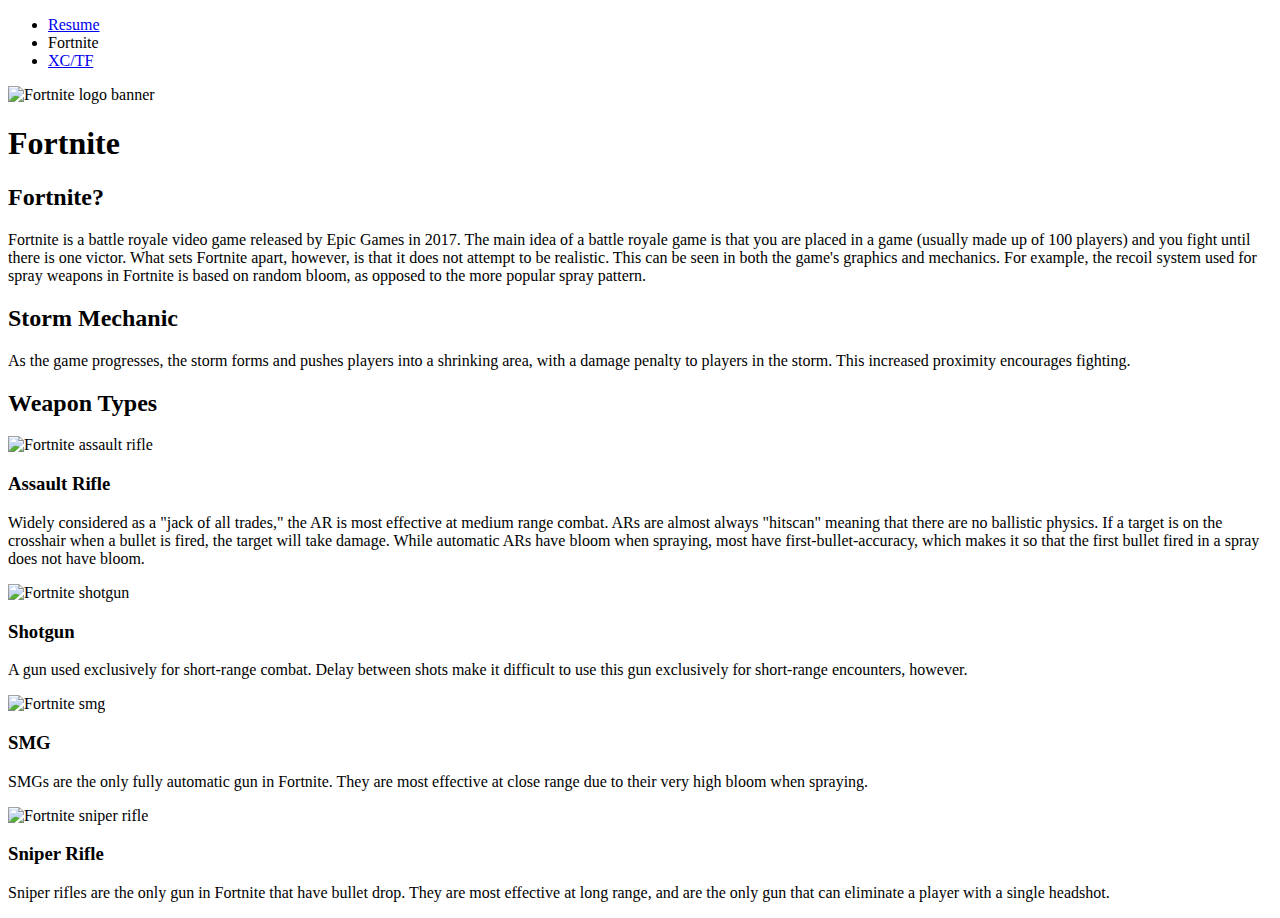
==== fortnite.html @ 9326682f "Update the Fortnite page to include text and image  On branch main 	modified:   fortnite.html" ====
<!DOCTYPE html>
<html>
  <head>
    <title>Fortnite</title>
  </head>

  <body>
    <ul>
      <li><a href="https://1vahn.github.io/Project1">Resume</a></li>
      <li>Fortnite</li>
      <li><a href="https://1vahn.github.io/Project1/xctf.html">XC/TF</a></li>
    </ul>
    <img src="Fortnite-Ep.jpg" alt="Fortnite logo banner">
    <h1>Fortnite</h1>
    <h2>Fortnite?</h2>
    <p>Fortnite is a battle royale video game released by Epic Games in 2017. The main idea of a battle royale game is that you are placed in a game (usually made up of 100 players) and you fight until there is one victor. What sets Fortnite apart, however, is that it does not attempt to be realistic. This can be seen in both the game's graphics and mechanics. For example, the recoil system used for spray weapons in Fortnite is based on random bloom, as opposed to the more popular spray pattern.</p>

    <h2>Storm Mechanic</h2>
    <p>As the game progresses, the storm forms and pushes players into a shrinking area, with a damage penalty to players in the storm. This increased proximity encourages fighting.</p>

    <h2>Weapon Types</h2>
    <img src="ar.jpg" alt="Fortnite assault rifle">
    <h3>Assault Rifle</h3>
    <p>Widely considered as a "jack of all trades," the AR is most effective at medium range combat. ARs are almost always "hitscan" meaning that there are no ballistic physics. If a target is on the crosshair when a bullet is fired, the target will take damage. While automatic ARs have bloom when spraying, most have first-bullet-accuracy, which makes it so that the first bullet fired in a spray does not have bloom.</p>
    <img src="shot.jpg" alt="Fortnite shotgun">
    <h3>Shotgun</h3>
    <p>A gun used exclusively for short-range combat. Delay between shots make it difficult to use this gun exclusively for short-range encounters, however.</p>
    <img src="smg.jpg" alt="Fortnite smg">
    <h3>SMG</h3>
    <p>SMGs are the only fully automatic gun in Fortnite. They are most effective at close range due to their very high bloom when spraying.</p>
    <img src="sniper.jpg" alt="Fortnite sniper rifle">
    <h3>Sniper Rifle</h3>
    <p>Sniper rifles are the only gun in Fortnite that have bullet drop. They are most effective at long range, and are the only gun that can eliminate a player with a single headshot.</p>
  </body>
</html>
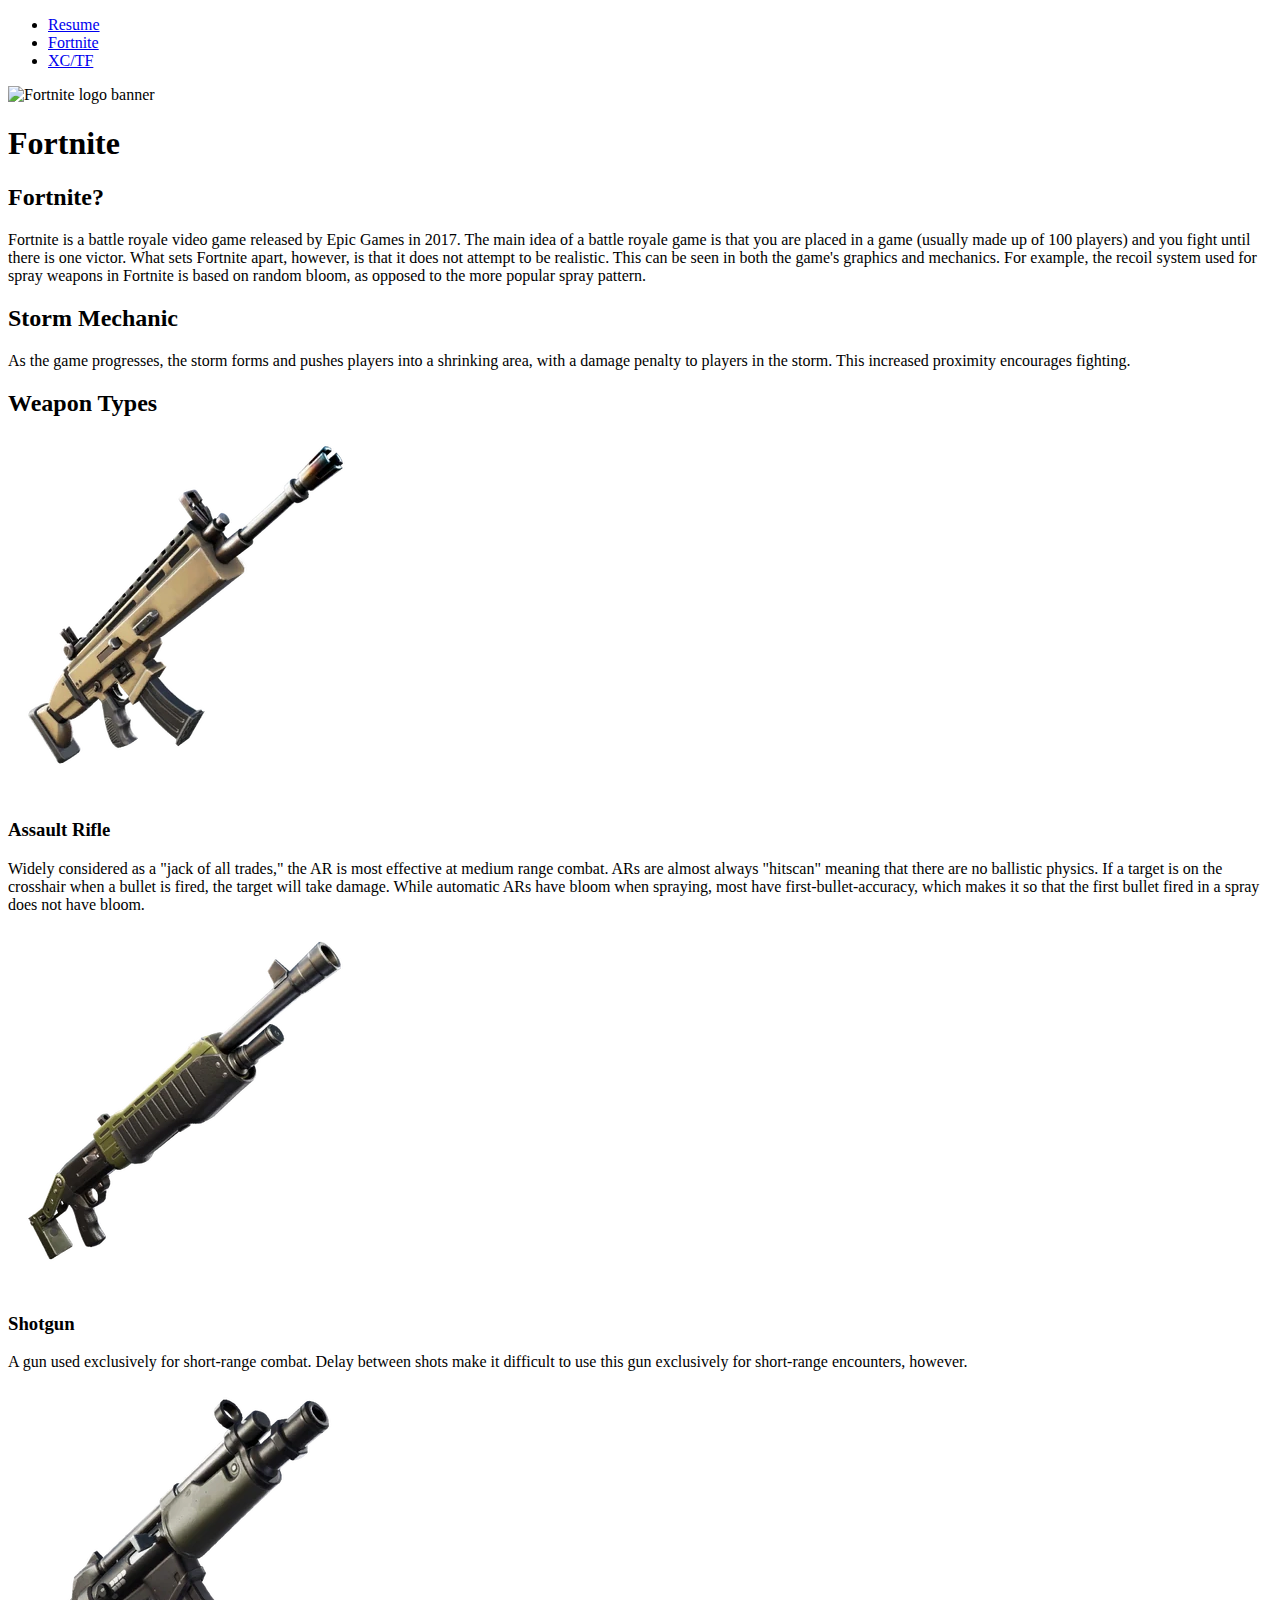
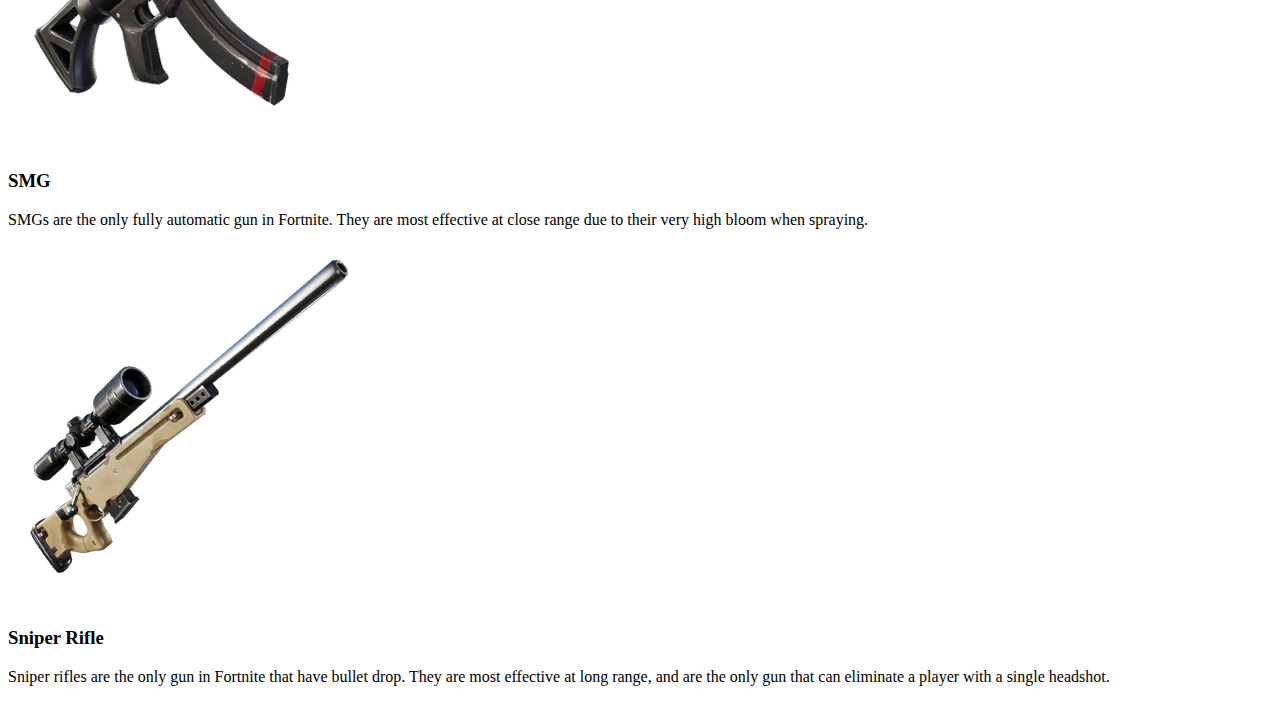
==== commit 4b45cedb: "Added CSS and navigation on index.html" ====
--- a/fortnite.html
+++ b/fortnite.html
@@ -1,35 +1,44 @@
 <!DOCTYPE html>
-<html>
+<html lang="en">
   <head>
+    <meta charset="UTF-8">
     <title>Fortnite</title>
+    <link rel="stylesheet" href="css/fortniteStyle.css">
   </head>
 
   <body>
     <ul>
-      <li><a href="https://1vahn.github.io/Project1">Resume</a></li>
-      <li>Fortnite</li>
-      <li><a href="https://1vahn.github.io/Project1/xctf.html">XC/TF</a></li>
+      <li><a href="https://1vahn.github.io/project1">Resume</a></li>
+      <li><a href="https://1vahn.github.io/project1/fortnite.html">Fortnite</a></li>
+      <li><a href="https://1vahn.github.io/project1/xctf.html">XC/TF</a></li>
     </ul>
-    <img src="Fortnite-Ep.jpg" alt="Fortnite logo banner">
+    <img src="media/fortnite.jpg" alt="Fortnite logo banner">
     <h1>Fortnite</h1>
-    <h2>Fortnite?</h2>
-    <p>Fortnite is a battle royale video game released by Epic Games in 2017. The main idea of a battle royale game is that you are placed in a game (usually made up of 100 players) and you fight until there is one victor. What sets Fortnite apart, however, is that it does not attempt to be realistic. This can be seen in both the game's graphics and mechanics. For example, the recoil system used for spray weapons in Fortnite is based on random bloom, as opposed to the more popular spray pattern.</p>
 
-    <h2>Storm Mechanic</h2>
-    <p>As the game progresses, the storm forms and pushes players into a shrinking area, with a damage penalty to players in the storm. This increased proximity encourages fighting.</p>
+    <section>
+      <h2>Fortnite?</h2>
+      <p>Fortnite is a battle royale video game released by Epic Games in 2017. The main idea of a battle royale game is that you are placed in a game (usually made up of 100 players) and you fight until there is one victor. What sets Fortnite apart, however, is that it does not attempt to be realistic. This can be seen in both the game's graphics and mechanics. For example, the recoil system used for spray weapons in Fortnite is based on random bloom, as opposed to the more popular spray pattern.</p>
+    </section>
 
-    <h2>Weapon Types</h2>
-    <img src="ar.jpg" alt="Fortnite assault rifle">
-    <h3>Assault Rifle</h3>
-    <p>Widely considered as a "jack of all trades," the AR is most effective at medium range combat. ARs are almost always "hitscan" meaning that there are no ballistic physics. If a target is on the crosshair when a bullet is fired, the target will take damage. While automatic ARs have bloom when spraying, most have first-bullet-accuracy, which makes it so that the first bullet fired in a spray does not have bloom.</p>
-    <img src="shot.jpg" alt="Fortnite shotgun">
-    <h3>Shotgun</h3>
-    <p>A gun used exclusively for short-range combat. Delay between shots make it difficult to use this gun exclusively for short-range encounters, however.</p>
-    <img src="smg.jpg" alt="Fortnite smg">
-    <h3>SMG</h3>
-    <p>SMGs are the only fully automatic gun in Fortnite. They are most effective at close range due to their very high bloom when spraying.</p>
-    <img src="sniper.jpg" alt="Fortnite sniper rifle">
-    <h3>Sniper Rifle</h3>
-    <p>Sniper rifles are the only gun in Fortnite that have bullet drop. They are most effective at long range, and are the only gun that can eliminate a player with a single headshot.</p>
+    <section>
+      <h2>Storm Mechanic</h2>
+      <p>As the game progresses, the storm forms and pushes players into a shrinking area, with a damage penalty to players in the storm. This increased proximity encourages fighting.</p>
+    </section>
+
+    <section>
+      <h2>Weapon Types</h2>
+      <img src="media/ar.jpg" alt="Fortnite assault rifle">
+      <h3>Assault Rifle</h3>
+      <p>Widely considered as a "jack of all trades," the AR is most effective at medium range combat. ARs are almost always "hitscan" meaning that there are no ballistic physics. If a target is on the crosshair when a bullet is fired, the target will take damage. While automatic ARs have bloom when spraying, most have first-bullet-accuracy, which makes it so that the first bullet fired in a spray does not have bloom.</p>
+      <img src="media/shot.jpg" alt="Fortnite shotgun">
+      <h3>Shotgun</h3>
+      <p>A gun used exclusively for short-range combat. Delay between shots make it difficult to use this gun exclusively for short-range encounters, however.</p>
+      <img src="media/smg.jpg" alt="Fortnite smg">
+      <h3>SMG</h3>
+      <p>SMGs are the only fully automatic gun in Fortnite. They are most effective at close range due to their very high bloom when spraying.</p>
+      <img src="media/sniper.jpg" alt="Fortnite sniper rifle">
+      <h3>Sniper Rifle</h3>
+      <p>Sniper rifles are the only gun in Fortnite that have bullet drop. They are most effective at long range, and are the only gun that can eliminate a player with a single headshot.</p>
+    </section>
   </body>
 </html>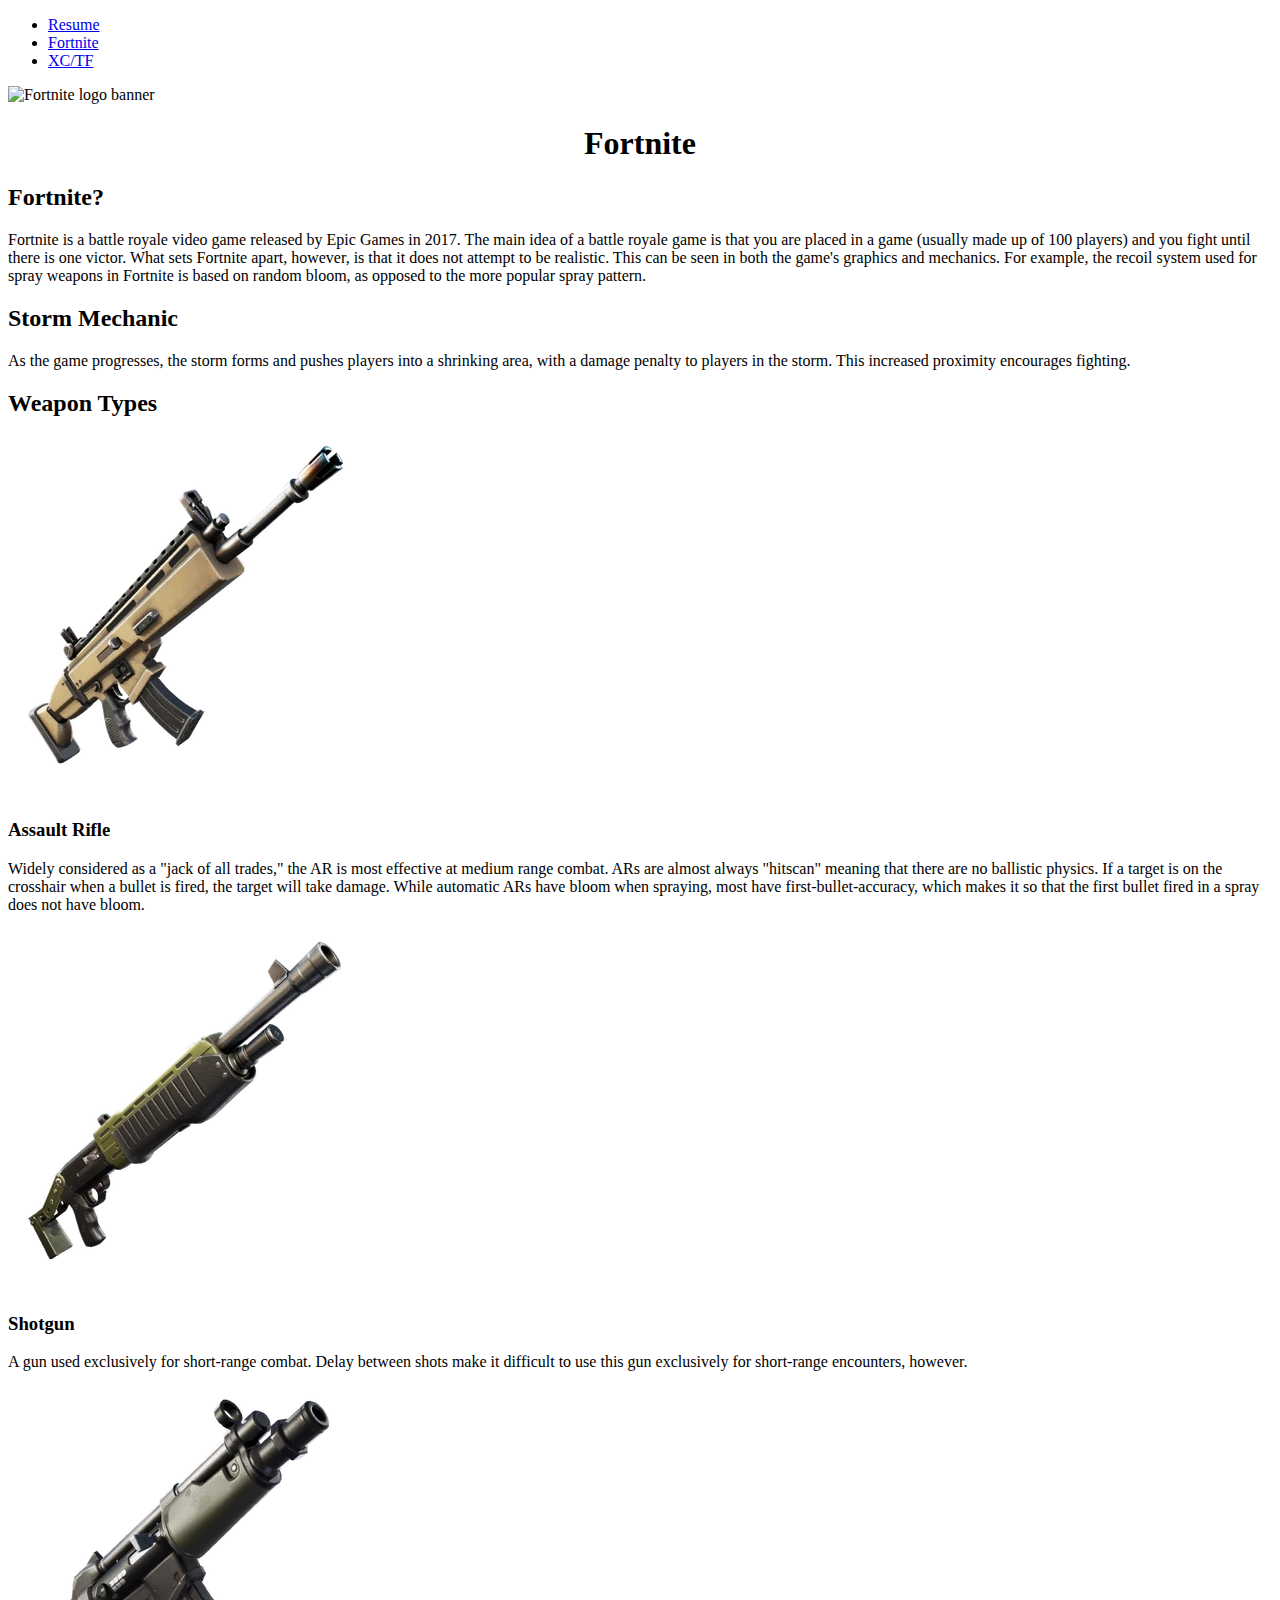
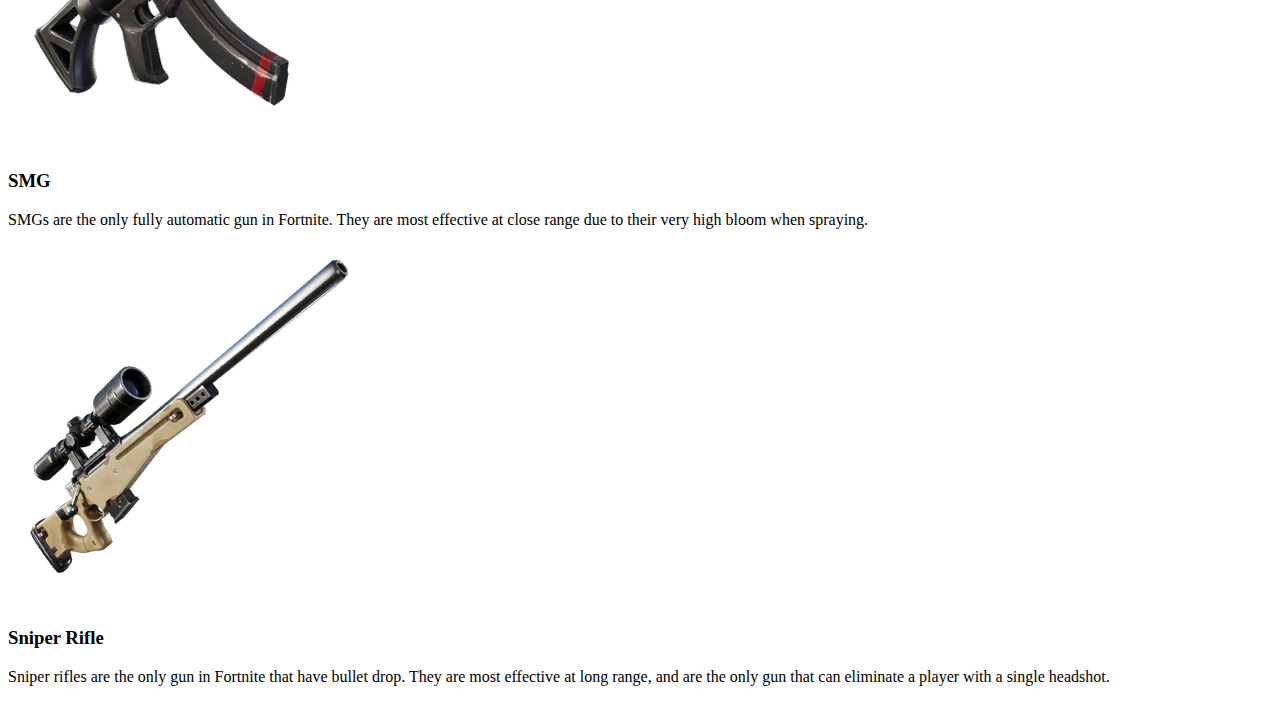
==== commit b3a1f531: "created single css page" ====
--- a/fortnite.html
+++ b/fortnite.html
@@ -3,7 +3,7 @@
   <head>
     <meta charset="UTF-8">
     <title>Fortnite</title>
-    <link rel="stylesheet" href="css/fortniteStyle.css">
+    <link rel="stylesheet" href="css/style.css">
   </head>
 
   <body>
--- a/css/style.css
+++ b/css/style.css
@@ -0,0 +1,18 @@
+table {
+    margin: 0 auto;
+    border: 1px solid black;
+  }
+  
+  td, th {
+    text-align: center;
+    font-family: cursive;
+  }
+  
+  h1 {
+    text-align: center;
+  }
+  
+  a:visited { 
+    text-decoration: none; 
+    color: blue; 
+   }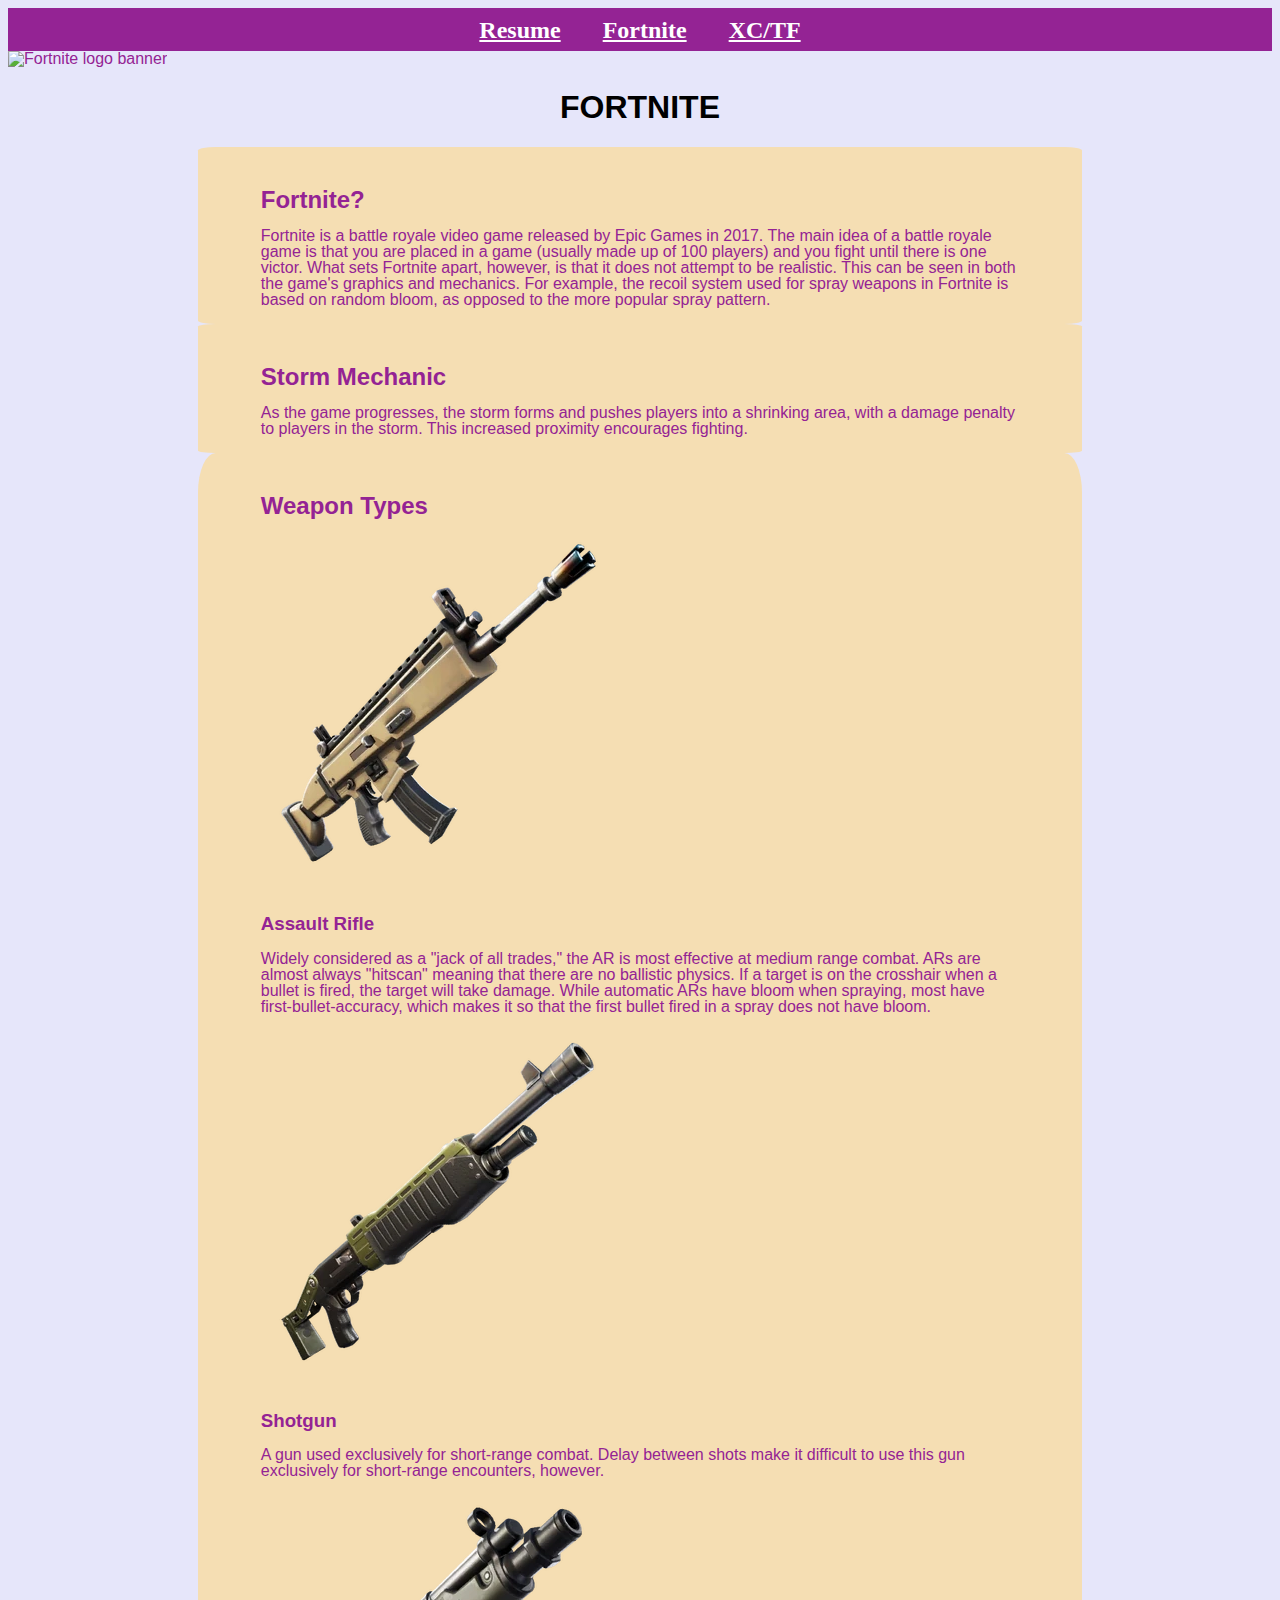
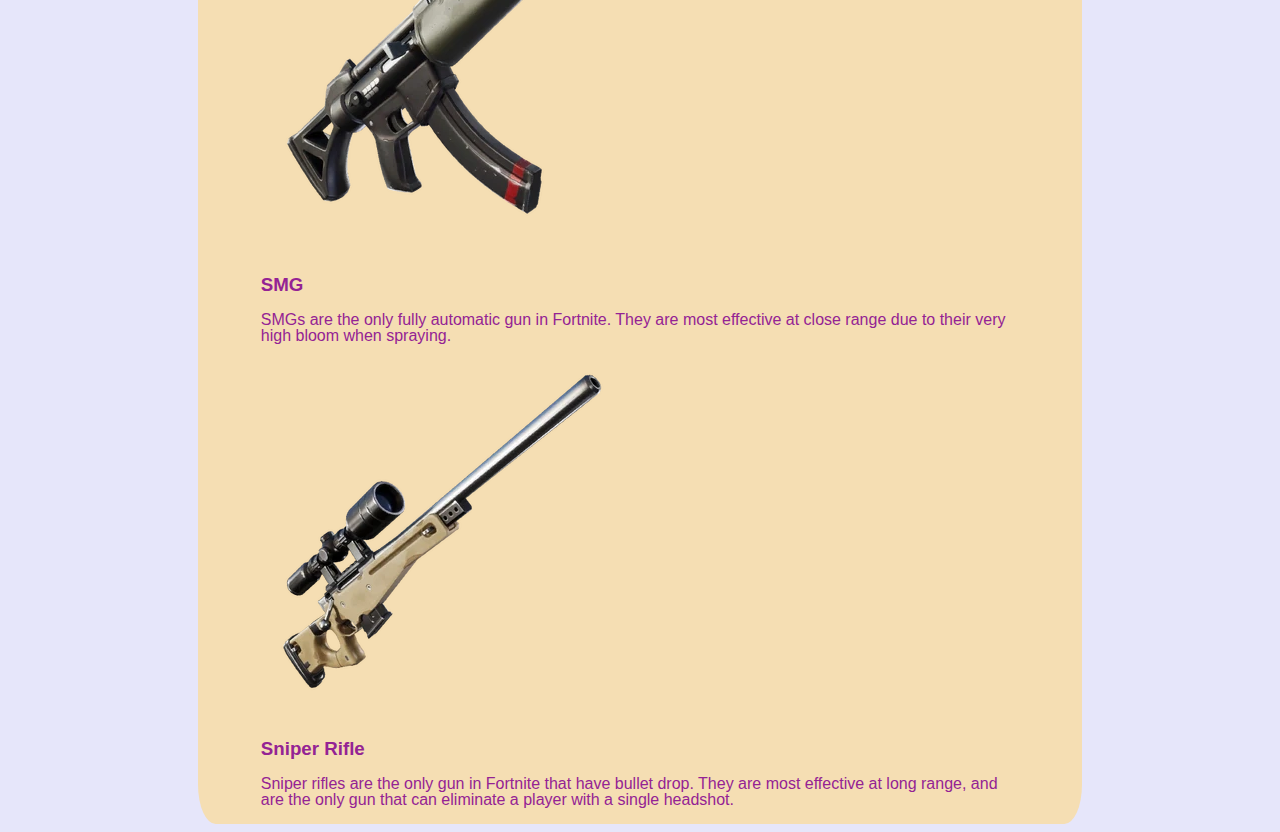
==== commit ba6dcb80: "fixed tr" ====
--- a/fortnite.html
+++ b/fortnite.html
@@ -1,44 +1,75 @@
 <!DOCTYPE html>
 <html lang="en">
-  <head>
-    <meta charset="UTF-8">
-    <title>Fortnite</title>
-    <link rel="stylesheet" href="css/style.css">
-  </head>
+<head>
+  <meta charset="UTF-8">
+  <title>Fortnite</title>
+  <link rel="stylesheet" href="css/style.css">
+</head>
 
-  <body>
-    <ul>
-      <li><a href="https://1vahn.github.io/project1">Resume</a></li>
-      <li><a href="https://1vahn.github.io/project1/fortnite.html">Fortnite</a></li>
-      <li><a href="https://1vahn.github.io/project1/xctf.html">XC/TF</a></li>
-    </ul>
-    <img src="media/fortnite.jpg" alt="Fortnite logo banner">
-    <h1>Fortnite</h1>
+<body>
+  <div class="navbar">
+    <table>
+      <tr>
+        <th>
+          <a class="banner" href="https://1vahn.github.io/project1">Resume</a>
+        </th>
+        <th>
+          <a class="banner" href="https://1vahn.github.io/project1/fortnite.html">Fortnite</a>
+        </th>
+        <th>
+          <a class="banner" href="https://1vahn.github.io/project1/xctf.html">XC/TF</a>
+        </th>
+      </tr>
+    </table>
+  </div>
 
+  <div class="centerspace">
+    <img class="small" src="media/fortnite.jpg" alt="Fortnite logo banner">
+  </div>
+  <h1 class="fortnite">FORTNITE</h1>
+
+  <div class="container">
     <section>
-      <h2>Fortnite?</h2>
-      <p>Fortnite is a battle royale video game released by Epic Games in 2017. The main idea of a battle royale game is that you are placed in a game (usually made up of 100 players) and you fight until there is one victor. What sets Fortnite apart, however, is that it does not attempt to be realistic. This can be seen in both the game's graphics and mechanics. For example, the recoil system used for spray weapons in Fortnite is based on random bloom, as opposed to the more popular spray pattern.</p>
+      <h2 class="fortnite">Fortnite?</h2>
+      <p class="fortnite">Fortnite is a battle royale video game released by Epic Games in 2017. The main idea of a battle royale game is that you are placed in a game (usually made up of 100 players) and you fight until there is one victor. What sets Fortnite apart, however, is that it does not attempt to be realistic. This can be seen in both the game's graphics and mechanics. For example, the recoil system used for spray weapons in Fortnite is based on random bloom, as opposed to the more popular spray pattern.</p>
     </section>
+  </div>
 
+  <div class="container">
     <section>
-      <h2>Storm Mechanic</h2>
-      <p>As the game progresses, the storm forms and pushes players into a shrinking area, with a damage penalty to players in the storm. This increased proximity encourages fighting.</p>
+      <h2 class="fortnite">Storm Mechanic</h2>
+      <p class="fortnite">As the game progresses, the storm forms and pushes players into a shrinking area, with a damage penalty to players in the storm. This increased proximity encourages fighting.</p>
     </section>
+  </div>
 
+  <div class="container">
     <section>
-      <h2>Weapon Types</h2>
-      <img src="media/ar.jpg" alt="Fortnite assault rifle">
-      <h3>Assault Rifle</h3>
-      <p>Widely considered as a "jack of all trades," the AR is most effective at medium range combat. ARs are almost always "hitscan" meaning that there are no ballistic physics. If a target is on the crosshair when a bullet is fired, the target will take damage. While automatic ARs have bloom when spraying, most have first-bullet-accuracy, which makes it so that the first bullet fired in a spray does not have bloom.</p>
-      <img src="media/shot.jpg" alt="Fortnite shotgun">
-      <h3>Shotgun</h3>
-      <p>A gun used exclusively for short-range combat. Delay between shots make it difficult to use this gun exclusively for short-range encounters, however.</p>
-      <img src="media/smg.jpg" alt="Fortnite smg">
-      <h3>SMG</h3>
-      <p>SMGs are the only fully automatic gun in Fortnite. They are most effective at close range due to their very high bloom when spraying.</p>
-      <img src="media/sniper.jpg" alt="Fortnite sniper rifle">
-      <h3>Sniper Rifle</h3>
-      <p>Sniper rifles are the only gun in Fortnite that have bullet drop. They are most effective at long range, and are the only gun that can eliminate a player with a single headshot.</p>
+      <h2 class="center fortnite">Weapon Types</h2>
+
+      <div class="centerspace">
+        <img src="media/ar.jpg" alt="Fortnite assault rifle">
+      </div>
+      <h3 class="center fortnite">Assault Rifle</h3>
+      <p class="center fortnite">Widely considered as a "jack of all trades," the AR is most effective at medium range combat. ARs are almost always "hitscan" meaning that there are no ballistic physics. If a target is on the crosshair when a bullet is fired, the target will take damage. While automatic ARs have bloom when spraying, most have first-bullet-accuracy, which makes it so that the first bullet fired in a spray does not have bloom.</p>
+      
+      <div class="centerspace">
+        <img src="media/shot.jpg" alt="Fortnite shotgun">
+      </div>
+      <h3 class="center fortnite">Shotgun</h3>
+      <p class="center fortnite">A gun used exclusively for short-range combat. Delay between shots make it difficult to use this gun exclusively for short-range encounters, however.</p>
+      
+      <div class="centerspace">
+        <img src="media/smg.jpg" alt="Fortnite smg">
+      </div>
+      <h3 class="center fortnite">SMG</h3>
+      <p class="center fortnite">SMGs are the only fully automatic gun in Fortnite. They are most effective at close range due to their very high bloom when spraying.</p>
+      
+      <div class="centerspace">
+        <img src="media/sniper.jpg" alt="Fortnite sniper rifle">
+      </div>
+      <h3 class="center fortnite">Sniper Rifle</h3>
+      <p class="center fortnite">Sniper rifles are the only gun in Fortnite that have bullet drop. They are most effective at long range, and are the only gun that can eliminate a player with a single headshot.</p>
     </section>
-  </body>
+  </div>
+</body>
 </html>--- a/css/style.css
+++ b/css/style.css
@@ -1,18 +1,74 @@
 table {
-    margin: 0 auto;
-    border: 1px solid black;
+  margin: 0 auto;
+  border-spacing: 40px 0;
+}
+
+td, th {
+  text-align: center;
+  font-family: cursive;
+  font-size: x-large;
+}
+
+td, th a{
+  color: white !important;
+}
+
+
+h1 {
+  text-align: center;
+  font-family: helvetica;
+}
+
+a:visited { 
+  text-decoration: none; 
+
   }
-  
-  td, th {
-    text-align: center;
-    font-family: cursive;
-  }
-  
-  h1 {
-    text-align: center;
-  }
-  
-  a:visited { 
-    text-decoration: none; 
-    color: blue; 
-   }+
+.navbar {
+  text-align: center;
+  background-color: rgb(148, 35, 148);
+  font-family: Helvetica;
+  padding-top: 1%;
+  padding-bottom: 1%;
+}
+
+body {
+  background-color: lavender;
+}
+
+div {
+  font-family: helvetica;
+  text-align: left;
+  margin: auto;
+  line-height: 100%;
+  color: rgb(148, 35, 148);
+}
+
+.container {
+  display: flex;
+  align-items: left;
+  padding-top: 2%;
+  padding-bottom: 0;
+  padding-left: 5%;
+  padding-right: 5%;
+  justify-content: left;
+  background-color: wheat;
+  width: 60%;
+  border-radius: 2%;
+}
+
+.text {
+  line-height: 125%;
+}
+
+.blank{
+  list-style-type: none;
+}
+
+ul {
+  line-height: 125%;
+}
+
+.clean {
+  color: blue;
+}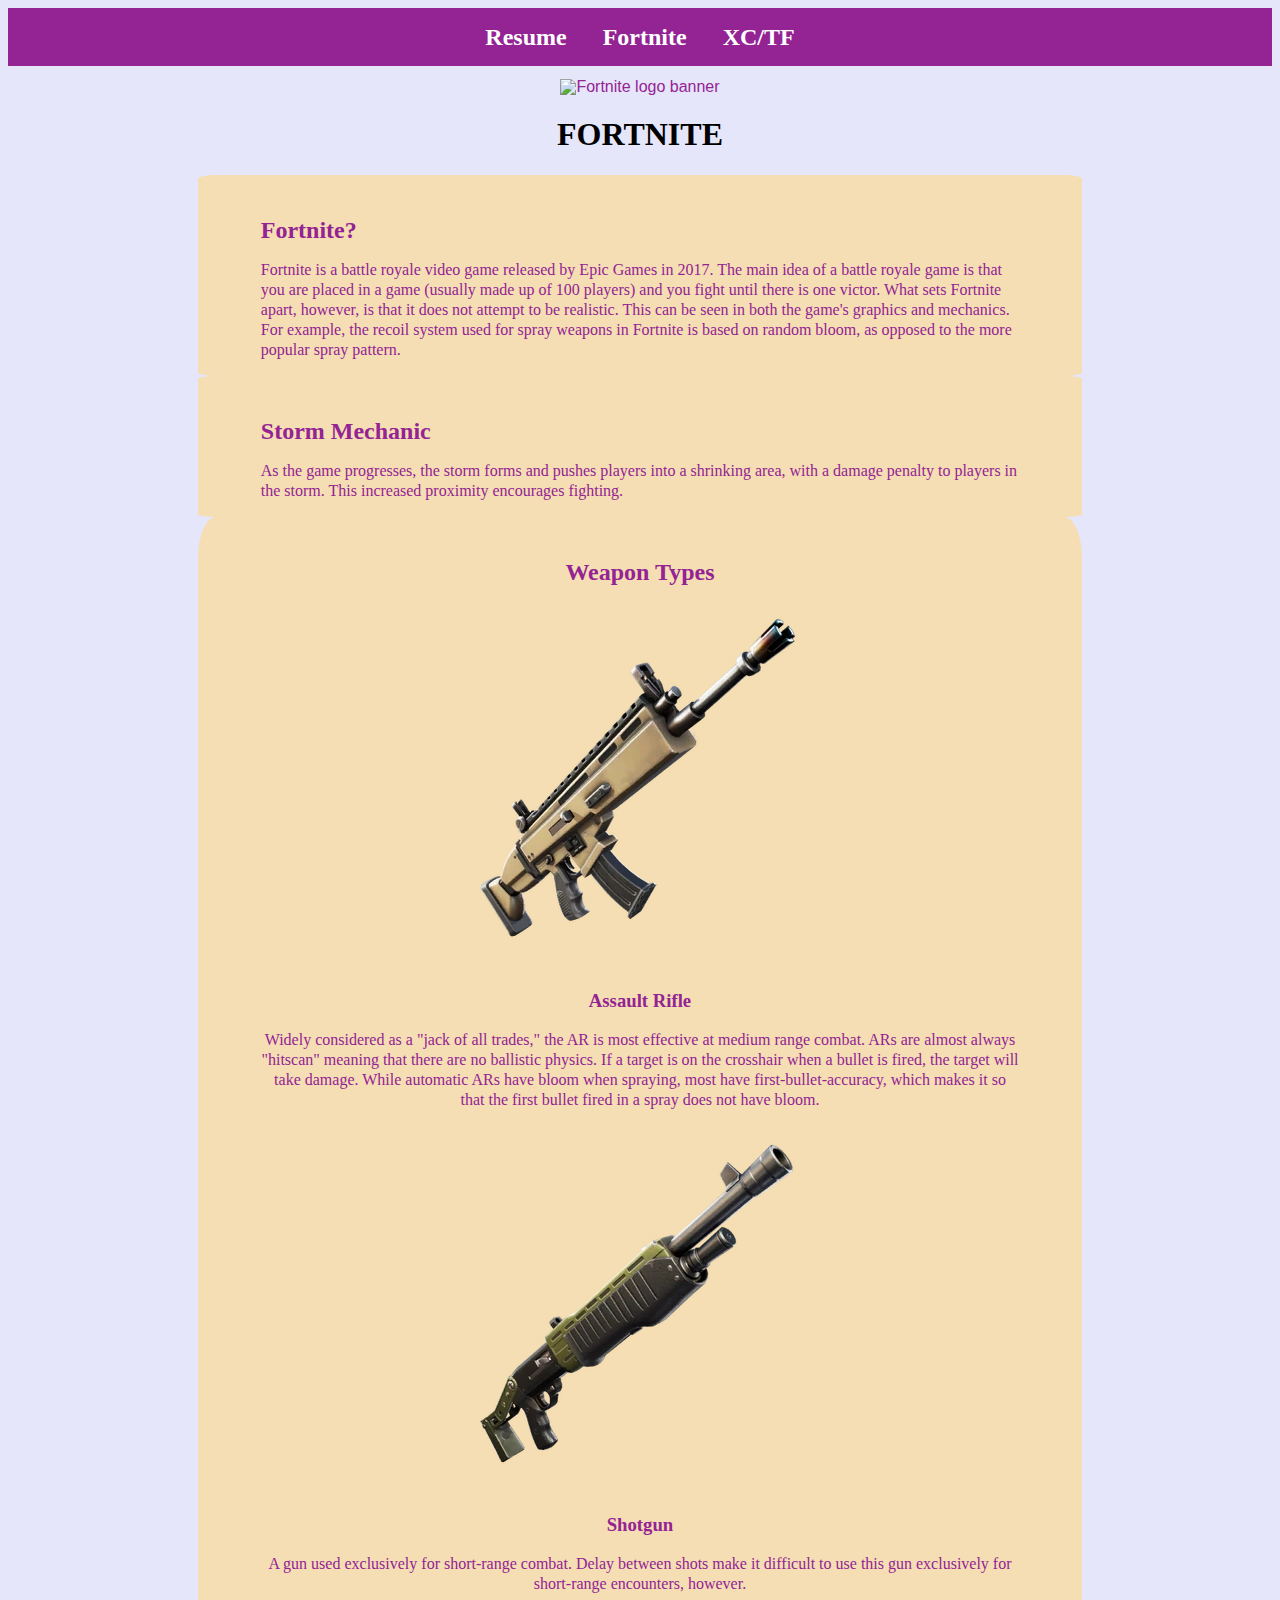
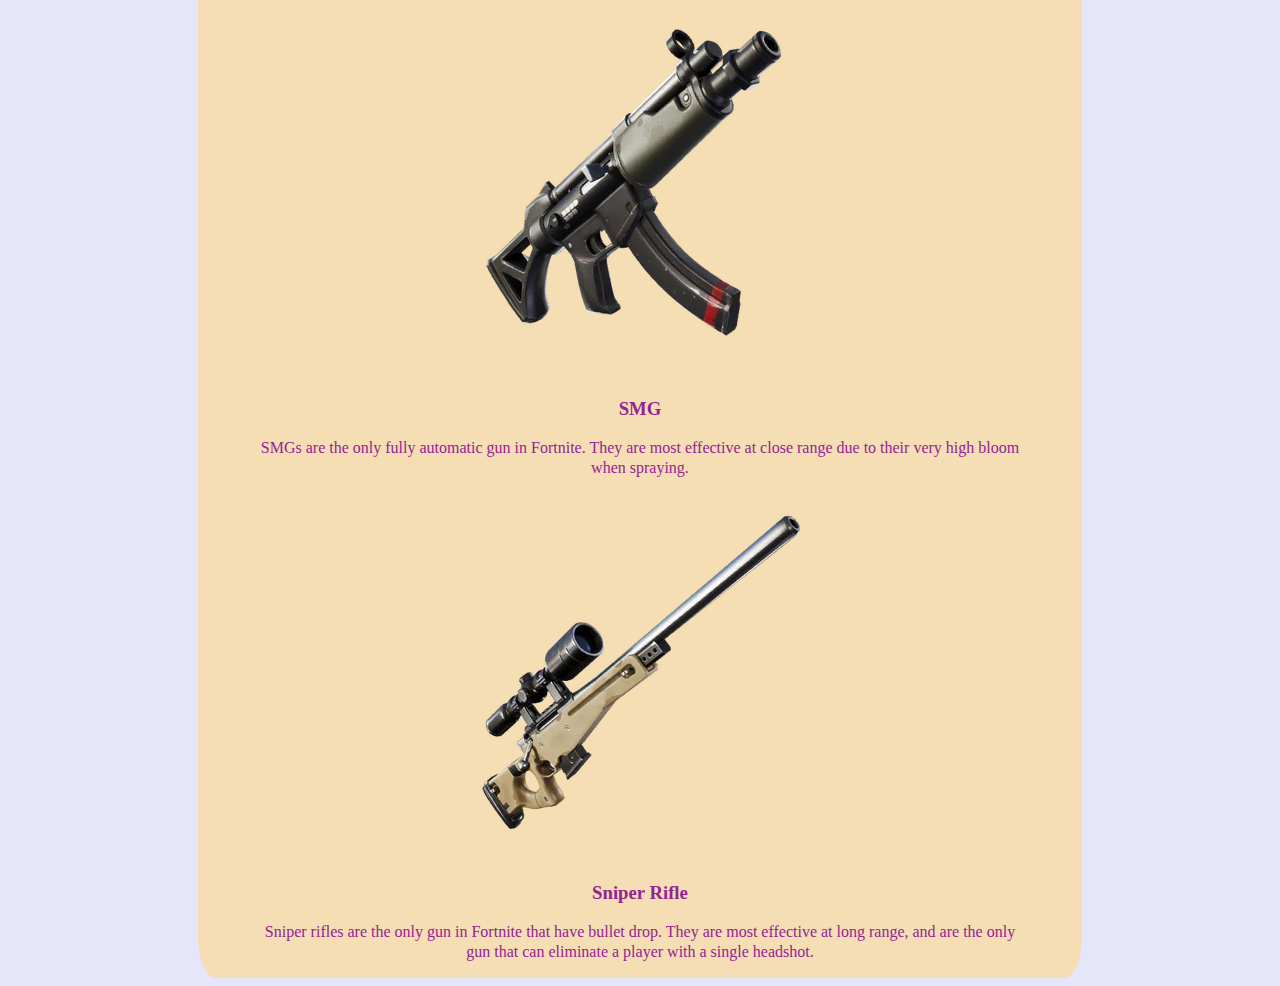
==== commit 49612f41: "added css reset to all pages" ====
--- a/fortnite.html
+++ b/fortnite.html
@@ -3,6 +3,7 @@
 <head>
   <meta charset="UTF-8">
   <title>Fortnite</title>
+  <link rel="stylesheet" href="css/normalize.css">
   <link rel="stylesheet" href="css/style.css">
 </head>
 
@@ -11,13 +12,13 @@
     <table>
       <tr>
         <th>
-          <a class="banner" href="https://1vahn.github.io/project1">Resume</a>
+          <a class="banner" href="https://1vahn.github.io/project2">Resume</a>
         </th>
         <th>
-          <a class="banner" href="https://1vahn.github.io/project1/fortnite.html">Fortnite</a>
+          <a class="banner" href="https://1vahn.github.io/project2/fortnite.html">Fortnite</a>
         </th>
         <th>
-          <a class="banner" href="https://1vahn.github.io/project1/xctf.html">XC/TF</a>
+          <a class="banner" href="https://1vahn.github.io/project2/xctf.html">XC/TF</a>
         </th>
       </tr>
     </table>
--- a/css/style.css
+++ b/css/style.css
@@ -1,19 +1,3 @@
-table {
-  margin: 0 auto;
-  border-spacing: 40px 0;
-}
-
-td, th {
-  text-align: center;
-  font-family: cursive;
-  font-size: x-large;
-}
-
-td, th a{
-  color: white !important;
-}
-
-
 h1 {
   text-align: center;
   font-family: helvetica;
@@ -25,11 +9,30 @@
   }
 
 .navbar {
+  overflow: hidden;
+  background-color: rgb(148, 35, 148);
+  display: flex;
+  justify-content: center;
+  font-family: cursive;
+  font-size: x-large;
+}
+
+.navbar a {
+  float: left;
+  display: block;
+  color: white;
   text-align: center;
-  background-color: rgb(148, 35, 148);
-  font-family: Helvetica;
-  padding-top: 1%;
-  padding-bottom: 1%;
+  padding: 14px 16px;
+  text-decoration: none;
+}
+
+.navbar a:hover {
+  background-color: rgb(186, 125, 186);
+}
+
+.navbar a.active {
+  background-color: rgb(81, 19, 81);
+  color: white;
 }
 
 body {
@@ -46,7 +49,7 @@
 
 .container {
   display: flex;
-  align-items: left;
+
   padding-top: 2%;
   padding-bottom: 0;
   padding-left: 5%;
@@ -55,6 +58,7 @@
   background-color: wheat;
   width: 60%;
   border-radius: 2%;
+  line-height: 125%;
 }
 
 .text {
@@ -67,8 +71,38 @@
 
 ul {
   line-height: 125%;
+  list-style: none;
+
 }
 
 .clean {
-  color: blue;
+  color: rgb(148, 35, 148);
+  text-decoration: none;
+}
+
+.centerspace {
+  padding-top: 1%;
+  text-align: center;
+}
+
+.center {
+  text-align: center;
+}
+
+@font-face {
+  font-family: "Fortnite";
+  src: url("fonts/fortnite.ttf") format("truetype");
+}
+
+.fortnite {
+  font-family: "Fortnite";
+}
+
+iframe {
+  margin: auto;
+}
+
+.small {
+  width: 25%;
+  height: auto;
 }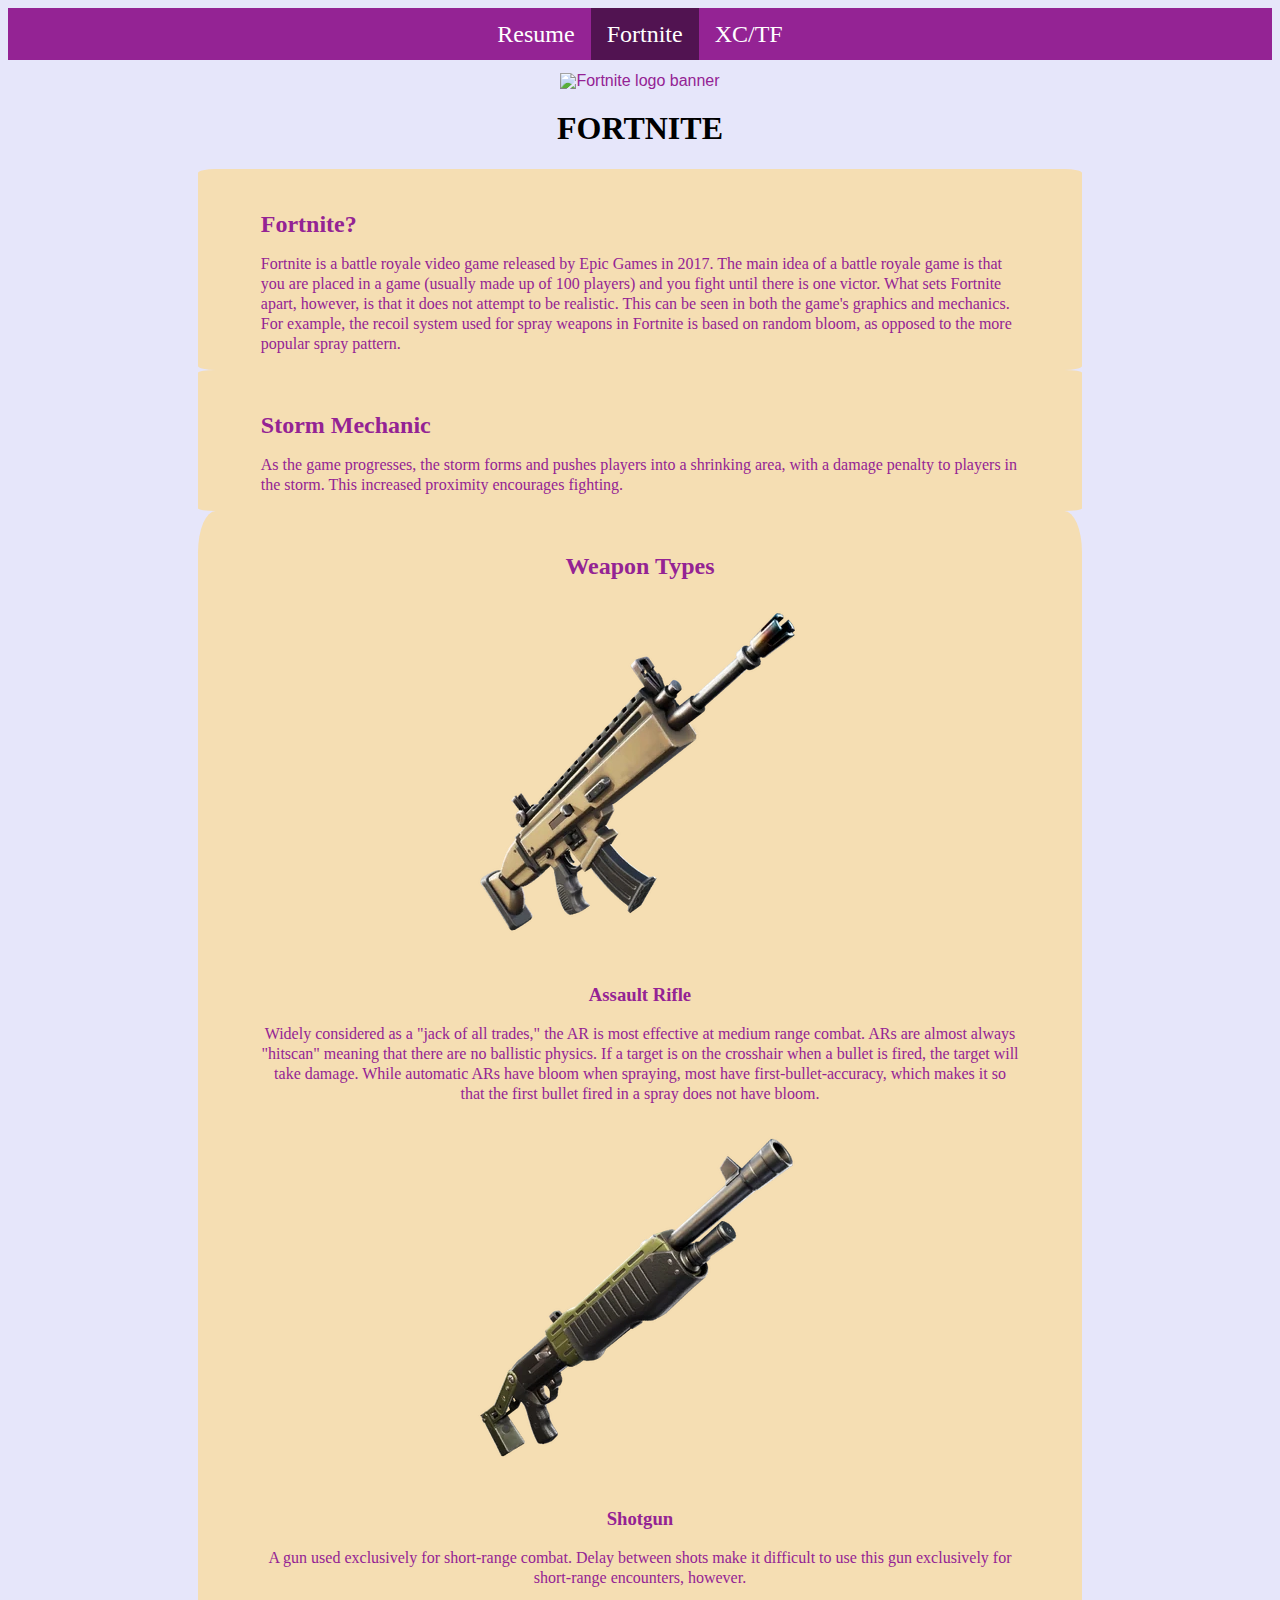
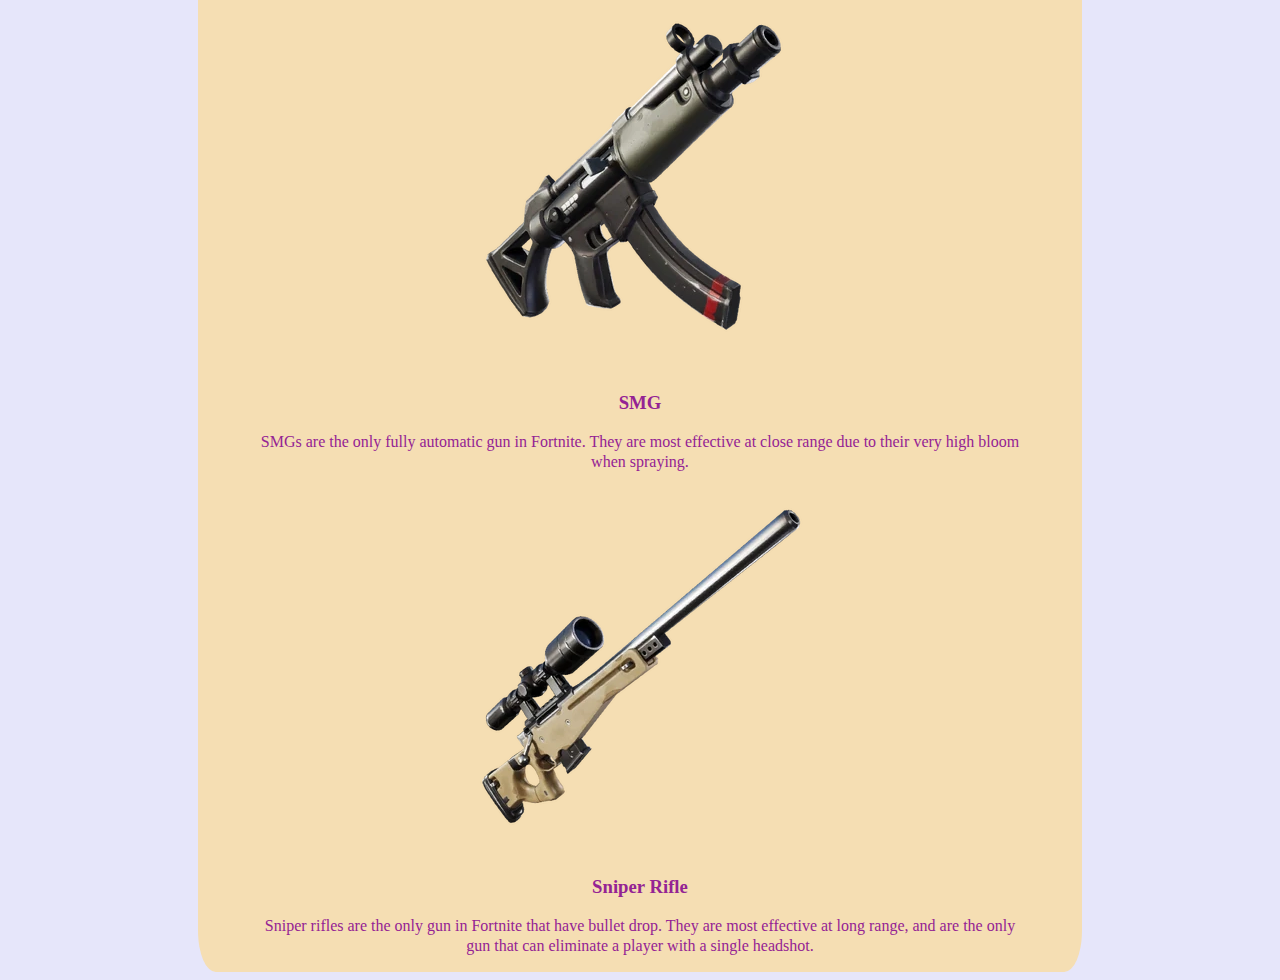
==== commit f3602b95: "added navbar to all pages" ====
--- a/fortnite.html
+++ b/fortnite.html
@@ -9,19 +9,9 @@
 
 <body>
   <div class="navbar">
-    <table>
-      <tr>
-        <th>
-          <a class="banner" href="https://1vahn.github.io/project2">Resume</a>
-        </th>
-        <th>
-          <a class="banner" href="https://1vahn.github.io/project2/fortnite.html">Fortnite</a>
-        </th>
-        <th>
-          <a class="banner" href="https://1vahn.github.io/project2/xctf.html">XC/TF</a>
-        </th>
-      </tr>
-    </table>
+    <a href="https://1vahn.github.io/project2">Resume</a>
+    <a class="active" href="https://1vahn.github.io/project2/fortnite.html">Fortnite</a>
+    <a href="https://1vahn.github.io/project2/xctf.html">XC/TF</a>
   </div>
 
   <div class="centerspace">
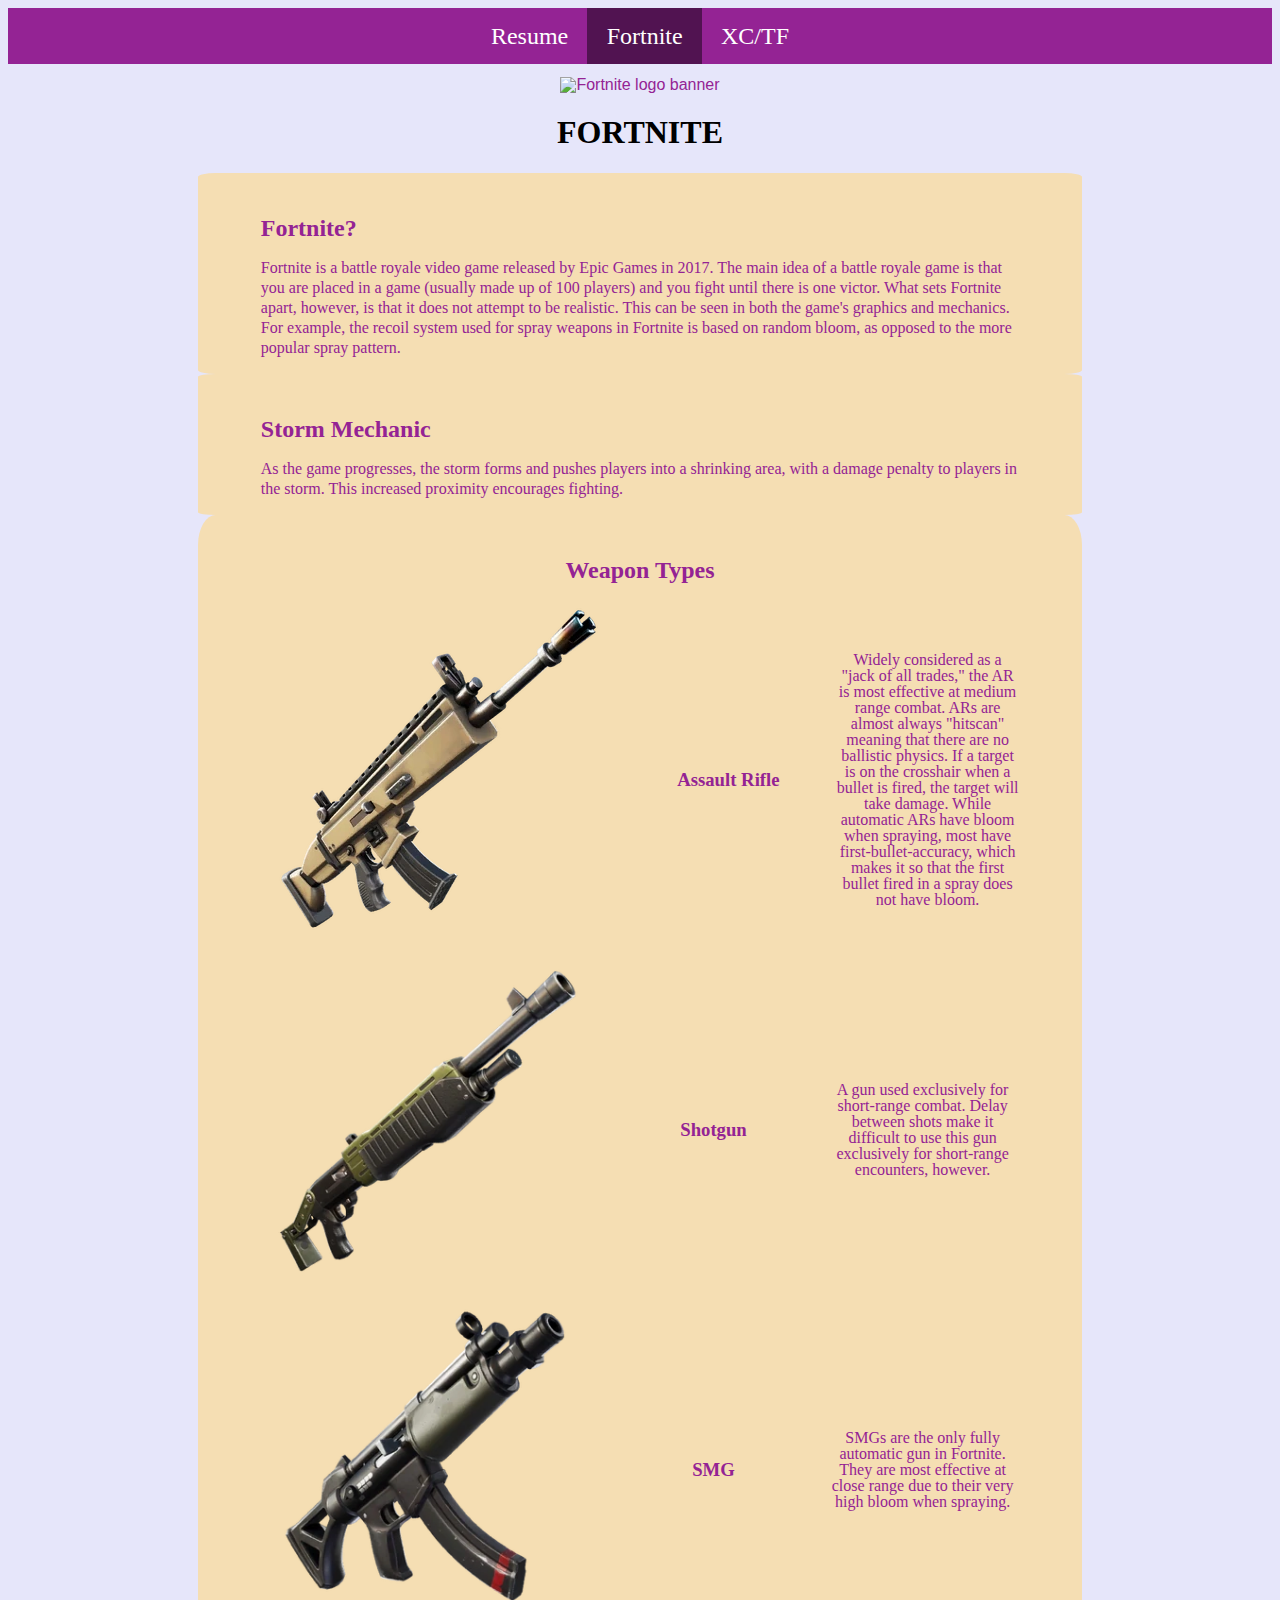
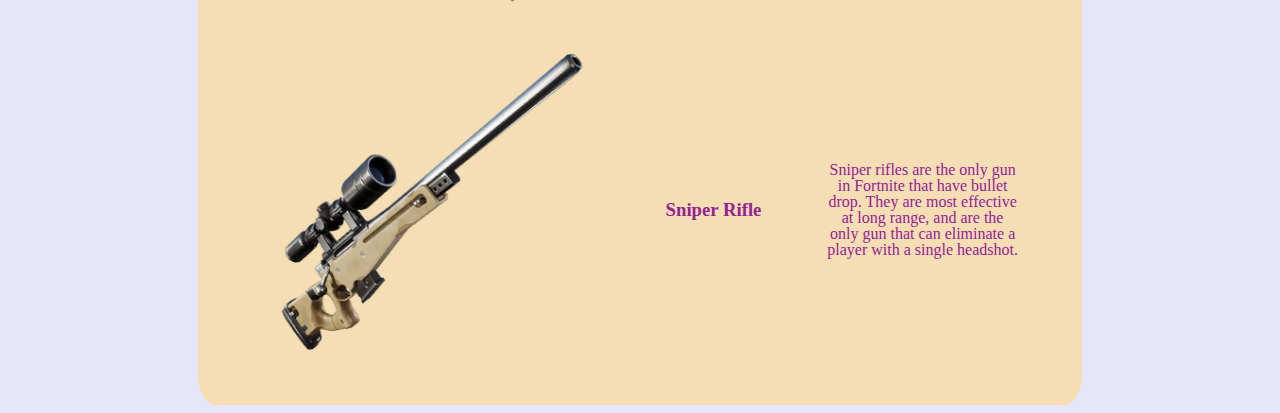
==== commit f7b4ecda: "Updated pages to use new css" ====
--- a/fortnite.html
+++ b/fortnite.html
@@ -33,33 +33,35 @@
     </section>
   </div>
 
-  <div class="container">
+  <div class="container bottompad">
     <section>
       <h2 class="center fortnite">Weapon Types</h2>
 
-      <div class="centerspace">
+
+      <div class="grid">
         <img src="media/ar.jpg" alt="Fortnite assault rifle">
+        <h3 class="center fortnite">Assault Rifle</h3>
+        <p class="center fortnite">Widely considered as a "jack of all trades," the AR is most effective at medium range combat. ARs are almost always "hitscan" meaning that there are no ballistic physics. If a target is on the crosshair when a bullet is fired, the target will take damage. While automatic ARs have bloom when spraying, most have first-bullet-accuracy, which makes it so that the first bullet fired in a spray does not have bloom.</p>
       </div>
-      <h3 class="center fortnite">Assault Rifle</h3>
-      <p class="center fortnite">Widely considered as a "jack of all trades," the AR is most effective at medium range combat. ARs are almost always "hitscan" meaning that there are no ballistic physics. If a target is on the crosshair when a bullet is fired, the target will take damage. While automatic ARs have bloom when spraying, most have first-bullet-accuracy, which makes it so that the first bullet fired in a spray does not have bloom.</p>
+
+      <div class="grid">
+        <img class="fixedimg" src="media/shot.jpg" alt="Fortnite shotgun">
+        <h3 class="center fortnite">Shotgun</h3>
+        <p class="center fortnite">A gun used exclusively for short-range combat. Delay between shots make it difficult to use this gun exclusively for short-range encounters, however.</p>
+
+      </div>
       
-      <div class="centerspace">
-        <img src="media/shot.jpg" alt="Fortnite shotgun">
+      <div class="grid">
+        <img class="fixedimg" src="media/smg.jpg" alt="Fortnite smg">
+        <h3 class="center fortnite">SMG</h3>
+        <p class="center fortnite">SMGs are the only fully automatic gun in Fortnite. They are most effective at close range due to their very high bloom when spraying.</p>
       </div>
-      <h3 class="center fortnite">Shotgun</h3>
-      <p class="center fortnite">A gun used exclusively for short-range combat. Delay between shots make it difficult to use this gun exclusively for short-range encounters, however.</p>
-      
-      <div class="centerspace">
-        <img src="media/smg.jpg" alt="Fortnite smg">
+
+      <div class="grid">
+        <img class="fixedimg" src="media/sniper.jpg" alt="Fortnite sniper rifle">
+        <h3 class="center fortnite">Sniper Rifle</h3>
+        <p class="center fortnite">Sniper rifles are the only gun in Fortnite that have bullet drop. They are most effective at long range, and are the only gun that can eliminate a player with a single headshot.</p>
       </div>
-      <h3 class="center fortnite">SMG</h3>
-      <p class="center fortnite">SMGs are the only fully automatic gun in Fortnite. They are most effective at close range due to their very high bloom when spraying.</p>
-      
-      <div class="centerspace">
-        <img src="media/sniper.jpg" alt="Fortnite sniper rifle">
-      </div>
-      <h3 class="center fortnite">Sniper Rifle</h3>
-      <p class="center fortnite">Sniper rifles are the only gun in Fortnite that have bullet drop. They are most effective at long range, and are the only gun that can eliminate a player with a single headshot.</p>
     </section>
   </div>
 </body>
--- a/css/style.css
+++ b/css/style.css
@@ -1,6 +1,7 @@
 h1 {
   text-align: center;
   font-family: helvetica;
+  float: none;
 }
 
 a:visited { 
@@ -22,7 +23,7 @@
   display: block;
   color: white;
   text-align: center;
-  padding: 14px 16px;
+  padding: 1rem 1.2rem;
   text-decoration: none;
 }
 
@@ -105,4 +106,29 @@
 .small {
   width: 25%;
   height: auto;
+}
+
+.divfloat {
+  float: left;
+  display: flex;
+}
+
+.divright {
+  float: right;
+  display: block;
+}
+
+.grid {
+  display: grid;
+  grid-template-columns: 1fr 1fr 1fr;
+  grid-gap: 1rem;
+  align-items: center;
+}
+
+.fixedimg {
+  width: 9cm;
+}
+
+.bottompad {
+  padding-bottom: 2%;
 }